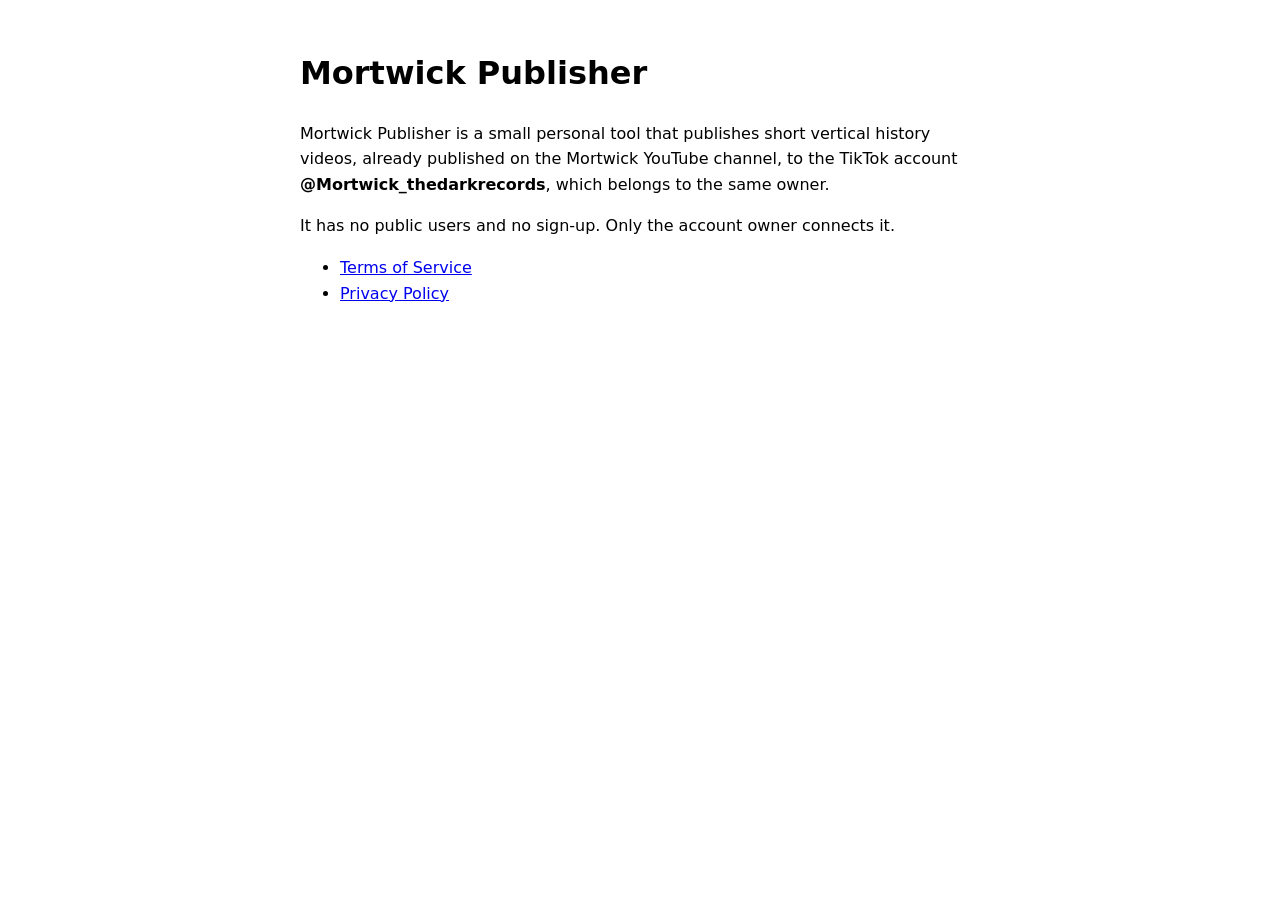
==== index.html @ e097ab2b "Pagine legali Mortwick Publisher" ====
<!doctype html>
<html lang="en"><head><meta charset="utf-8"><title>Mortwick Publisher</title>
<meta name="viewport" content="width=device-width,initial-scale=1">
<style>body{font-family:system-ui,sans-serif;max-width:680px;margin:3em auto;padding:0 1em;line-height:1.6}</style></head>
<body>
<h1>Mortwick Publisher</h1>
<p>Mortwick Publisher is a small personal tool that publishes short vertical history videos, already published on the
Mortwick YouTube channel, to the TikTok account <strong>@Mortwick_thedarkrecords</strong>, which belongs to the same owner.</p>
<p>It has no public users and no sign-up. Only the account owner connects it.</p>
<ul>
<li><a href="terms.html">Terms of Service</a></li>
<li><a href="privacy.html">Privacy Policy</a></li>
</ul>
</body></html>
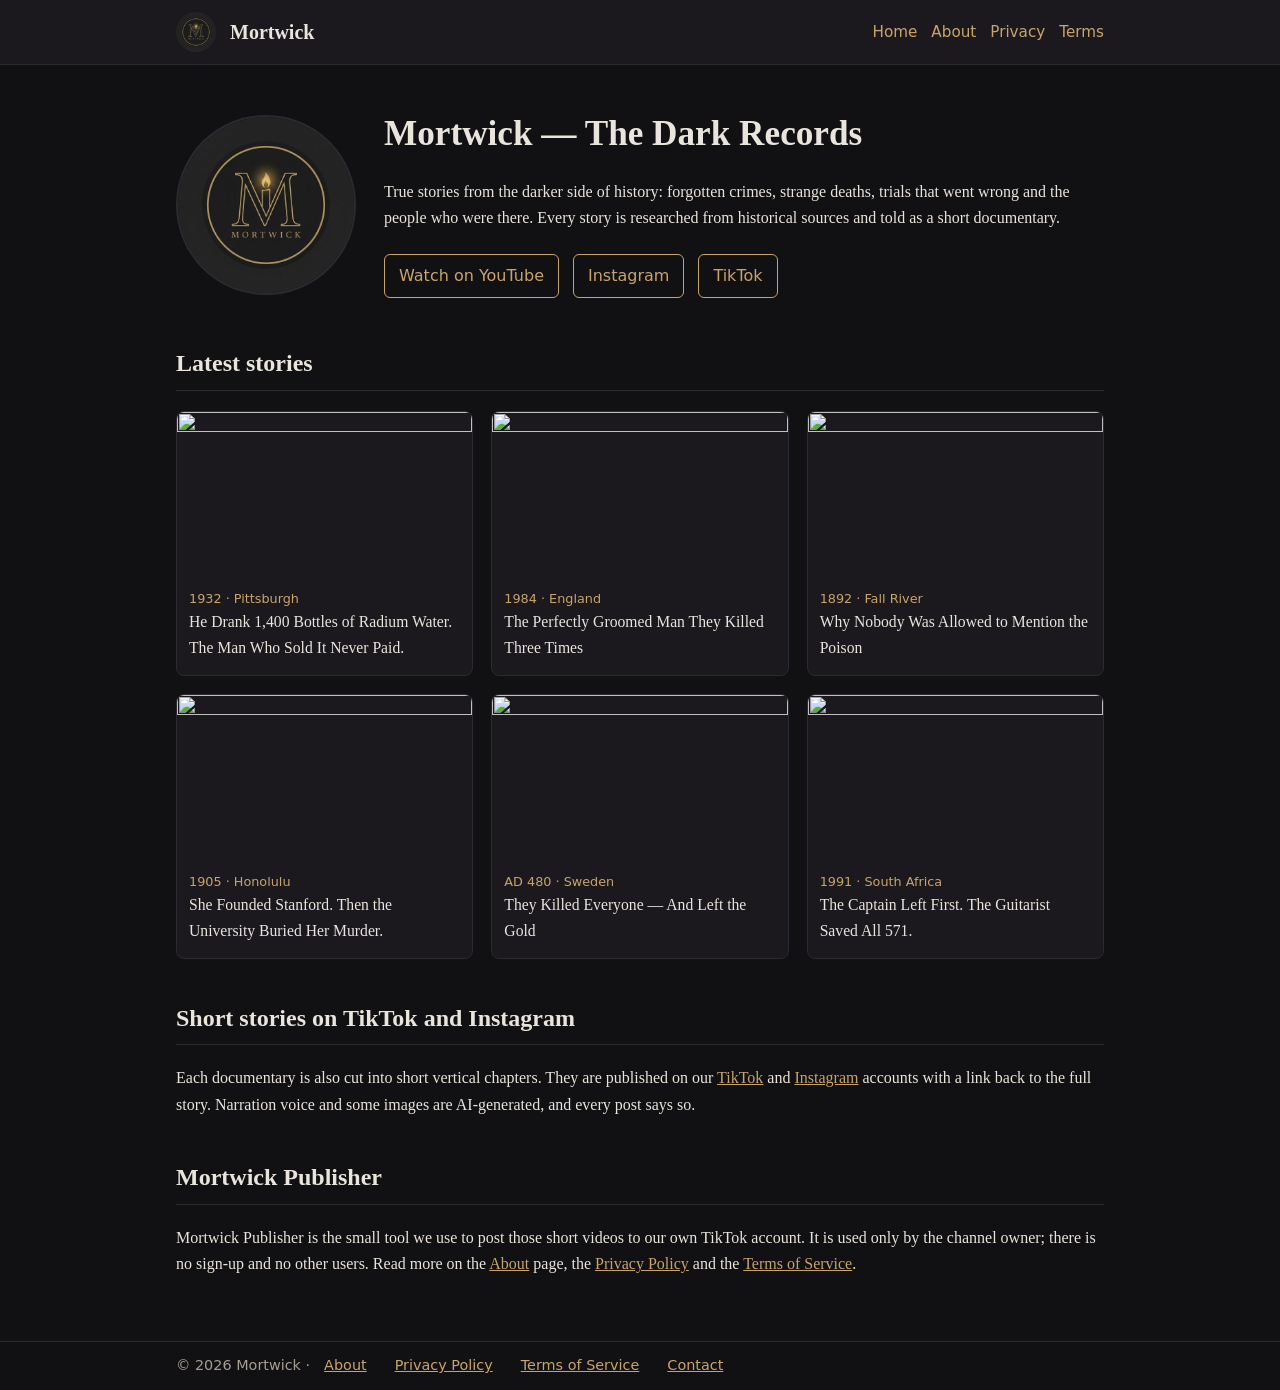
==== commit 8bd7ec9c: "Sito completo: home con storie del canale, About, menu comune, favicon = icona app TikTok Co-Authore" ====
--- a/index.html
+++ b/index.html
@@ -1,14 +1,44 @@
 <!doctype html>
-<html lang="en"><head><meta charset="utf-8"><title>Mortwick Publisher</title>
+<html lang="en"><head><meta charset="utf-8"><title>Mortwick — The Dark Records</title>
 <meta name="viewport" content="width=device-width,initial-scale=1">
-<style>body{font-family:system-ui,sans-serif;max-width:680px;margin:3em auto;padding:0 1em;line-height:1.6}</style></head>
+<meta name="description" content="Mortwick tells true dark history stories: forgotten crimes, strange deaths and the people behind them.">
+<link rel="icon" type="image/png" href="icon.png"><link rel="apple-touch-icon" href="icon.png">
+<link rel="stylesheet" href="style.css"></head>
 <body>
-<h1>Mortwick Publisher</h1>
-<p>Mortwick Publisher is a small personal tool that publishes short vertical history videos, already published on the
-Mortwick YouTube channel, to the TikTok account <strong>@Mortwick_thedarkrecords</strong>, which belongs to the same owner.</p>
-<p>It has no public users and no sign-up. Only the account owner connects it.</p>
-<ul>
-<li><a href="terms.html">Terms of Service</a></li>
-<li><a href="privacy.html">Privacy Policy</a></li>
-</ul>
+<header><div class="bar"><img src="icon.png" alt="Mortwick logo"><a class="name" href="index.html">Mortwick</a>
+<nav><a href="index.html">Home</a><a href="about.html">About</a><a href="privacy.html">Privacy</a><a href="terms.html">Terms</a></nav></div></header>
+<main>
+<section class="hero"><img src="icon.png" alt="Mortwick logo">
+<div><h1>Mortwick — The Dark Records</h1>
+<p>True stories from the darker side of history: forgotten crimes, strange deaths, trials that went wrong and the
+people who were there. Every story is researched from historical sources and told as a short documentary.</p>
+<div class="links">
+<a href="https://www.youtube.com/channel/UCjWXeoDNce0BaJ5bi0cG-zA">Watch on YouTube</a>
+<a href="https://www.instagram.com/mortwick_thedarkrecords/">Instagram</a>
+<a href="https://www.tiktok.com/@mortwick_thedarkrecords">TikTok</a></div></div></section>
+
+<h2>Latest stories</h2>
+<div class="grid">
+<a class="card" href="https://www.youtube.com/watch?v=kaF5eWXlxXE"><img src="https://i.ytimg.com/vi/kaF5eWXlxXE/hqdefault.jpg" alt="" loading="lazy"><p><span class="year">1932 · Pittsburgh</span>He Drank 1,400 Bottles of Radium Water. The Man Who Sold It Never Paid.</p></a>
+<a class="card" href="https://www.youtube.com/watch?v=GfVia20DWQc"><img src="https://i.ytimg.com/vi/GfVia20DWQc/hqdefault.jpg" alt="" loading="lazy"><p><span class="year">1984 · England</span>The Perfectly Groomed Man They Killed Three Times</p></a>
+<a class="card" href="https://www.youtube.com/watch?v=tTqWkhwnCqQ"><img src="https://i.ytimg.com/vi/tTqWkhwnCqQ/hqdefault.jpg" alt="" loading="lazy"><p><span class="year">1892 · Fall River</span>Why Nobody Was Allowed to Mention the Poison</p></a>
+<a class="card" href="https://www.youtube.com/watch?v=Qt8iYX7VwkM"><img src="https://i.ytimg.com/vi/Qt8iYX7VwkM/hqdefault.jpg" alt="" loading="lazy"><p><span class="year">1905 · Honolulu</span>She Founded Stanford. Then the University Buried Her Murder.</p></a>
+<a class="card" href="https://www.youtube.com/watch?v=NDATkOruY-8"><img src="https://i.ytimg.com/vi/NDATkOruY-8/hqdefault.jpg" alt="" loading="lazy"><p><span class="year">AD 480 · Sweden</span>They Killed Everyone — And Left the Gold</p></a>
+<a class="card" href="https://www.youtube.com/watch?v=lsV5N-e0ZwY"><img src="https://i.ytimg.com/vi/lsV5N-e0ZwY/hqdefault.jpg" alt="" loading="lazy"><p><span class="year">1991 · South Africa</span>The Captain Left First. The Guitarist Saved All 571.</p></a>
+</div>
+
+<h2>Short stories on TikTok and Instagram</h2>
+<p>Each documentary is also cut into short vertical chapters. They are published on our
+<a href="https://www.tiktok.com/@mortwick_thedarkrecords">TikTok</a> and
+<a href="https://www.instagram.com/mortwick_thedarkrecords/">Instagram</a> accounts with a
+link back to the full story. Narration voice and some images are AI-generated, and every post says so.</p>
+
+<h2>Mortwick Publisher</h2>
+<p>Mortwick Publisher is the small tool we use to post those short videos to our own TikTok account.
+It is used only by the channel owner; there is no sign-up and no other users. Read more on the
+<a href="about.html">About</a> page, the <a href="privacy.html">Privacy Policy</a> and the
+<a href="terms.html">Terms of Service</a>.</p>
+</main>
+<footer><div class="bar">© 2026 Mortwick · <a href="about.html">About</a><a href="privacy.html">Privacy Policy</a><a href="terms.html">Terms of Service</a>
+<a href="https://github.com/sarfomis/mortwick-legal/issues">Contact</a></div></footer>
 </body></html>
--- a/style.css
+++ b/style.css
@@ -0,0 +1,24 @@
+:root{--bg:#111013;--panel:#1b191e;--text:#e9e4dc;--muted:#a59e94;--accent:#c9a46a;--line:#2c2930}
+*{box-sizing:border-box}
+body{margin:0;background:var(--bg);color:var(--text);font-family:Georgia,"Times New Roman",serif;line-height:1.65}
+a{color:var(--accent)}
+header{border-bottom:1px solid var(--line);background:var(--panel)}
+.bar{max-width:960px;margin:0 auto;padding:12px 16px;display:flex;align-items:center;gap:14px;flex-wrap:wrap}
+.bar img{width:40px;height:40px;border-radius:50%}
+.bar .name{font-size:1.25rem;font-weight:bold;color:var(--text);text-decoration:none;margin-right:auto}
+nav a{margin-left:14px;text-decoration:none;font-family:system-ui,sans-serif;font-size:.95rem}
+main{max-width:960px;margin:0 auto;padding:24px 16px 48px}
+.hero{display:flex;gap:28px;align-items:center;flex-wrap:wrap;margin:16px 0 32px}
+.hero img{width:180px;height:180px;border-radius:50%;border:2px solid var(--line)}
+.hero div{flex:1;min-width:260px}
+h1{font-size:2.2rem;margin:0 0 8px}
+h2{border-bottom:1px solid var(--line);padding-bottom:6px;margin-top:40px}
+.muted{color:var(--muted)}
+.grid{display:grid;grid-template-columns:repeat(auto-fill,minmax(270px,1fr));gap:18px}
+.card{background:var(--panel);border:1px solid var(--line);border-radius:8px;overflow:hidden;text-decoration:none;color:var(--text)}
+.card img{width:100%;aspect-ratio:16/9;object-fit:cover;display:block}
+.card p{margin:10px 12px 14px;font-size:.98rem}
+.card .year{display:block;color:var(--accent);font-family:system-ui,sans-serif;font-size:.8rem}
+.links a{display:inline-block;margin:6px 10px 6px 0;padding:8px 14px;border:1px solid var(--accent);border-radius:6px;text-decoration:none;font-family:system-ui,sans-serif}
+footer{border-top:1px solid var(--line);color:var(--muted);font-family:system-ui,sans-serif;font-size:.9rem}
+footer .bar a{margin-right:14px}
